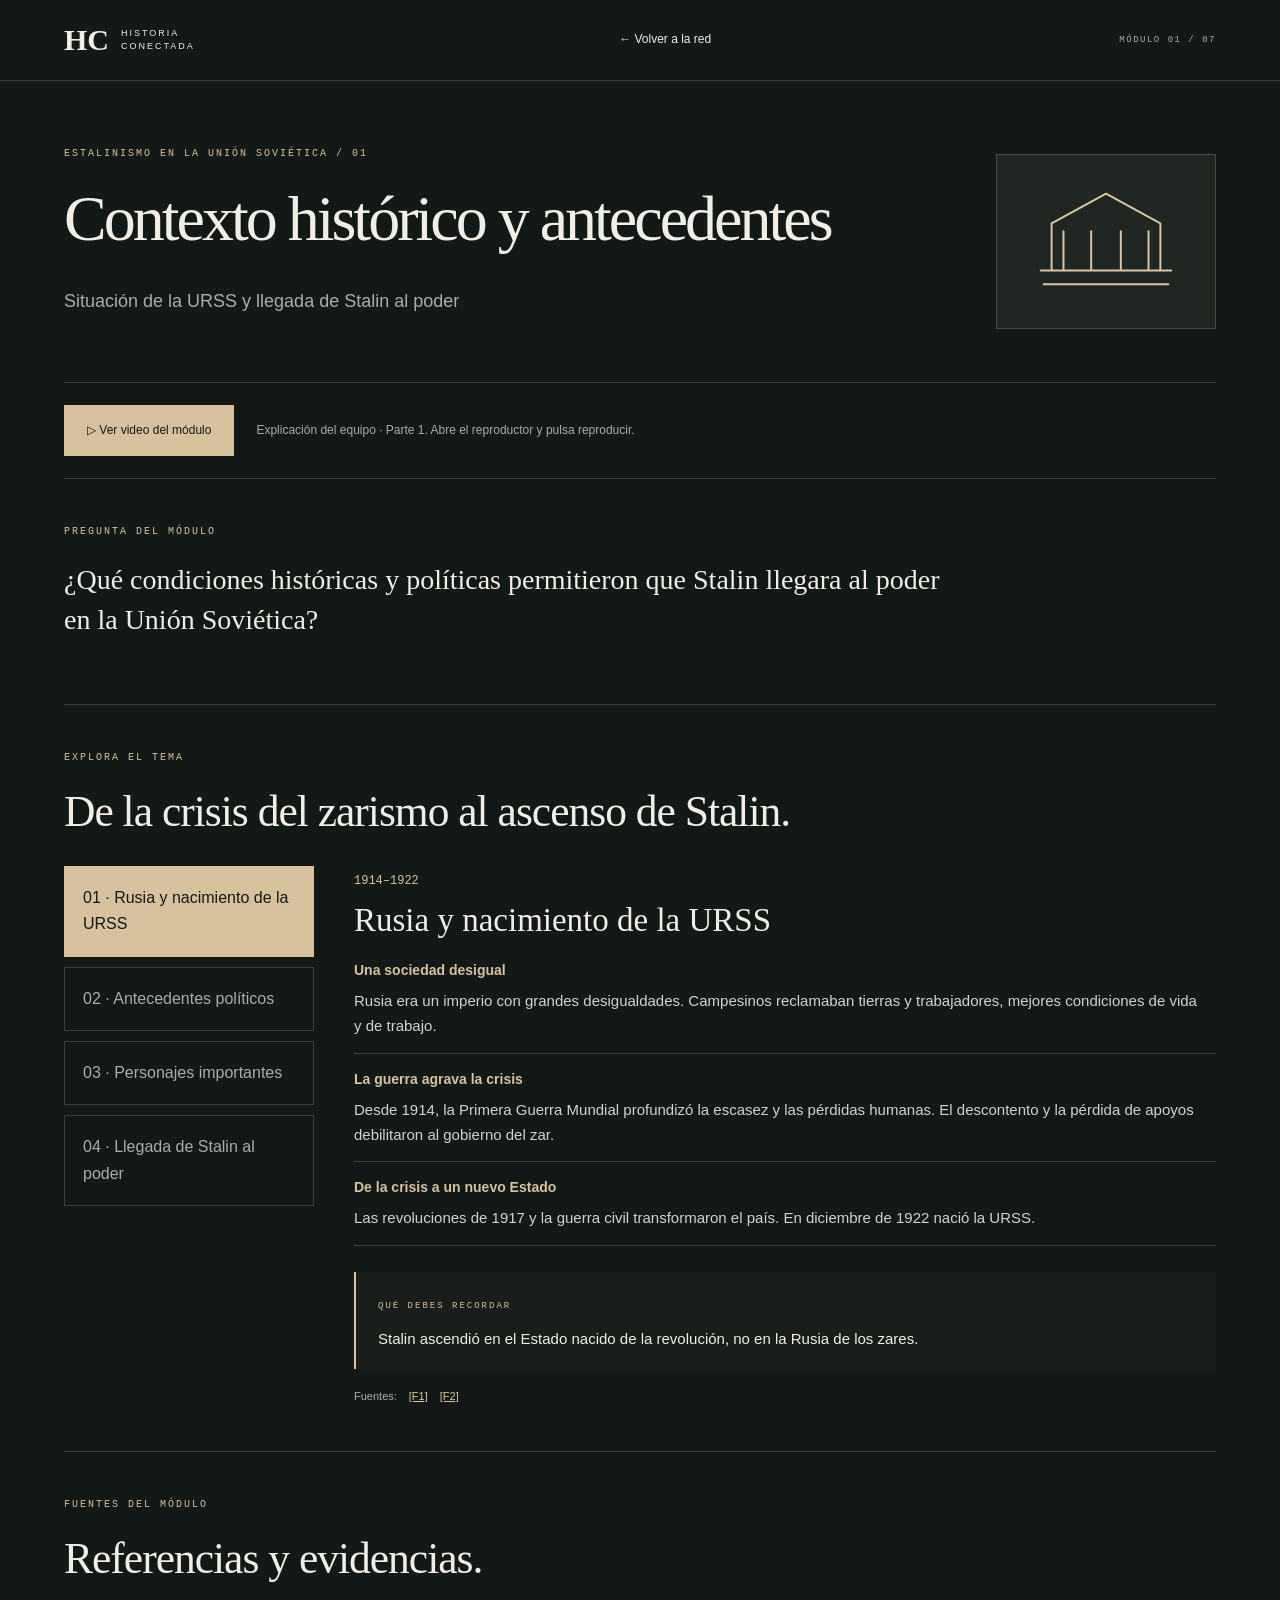
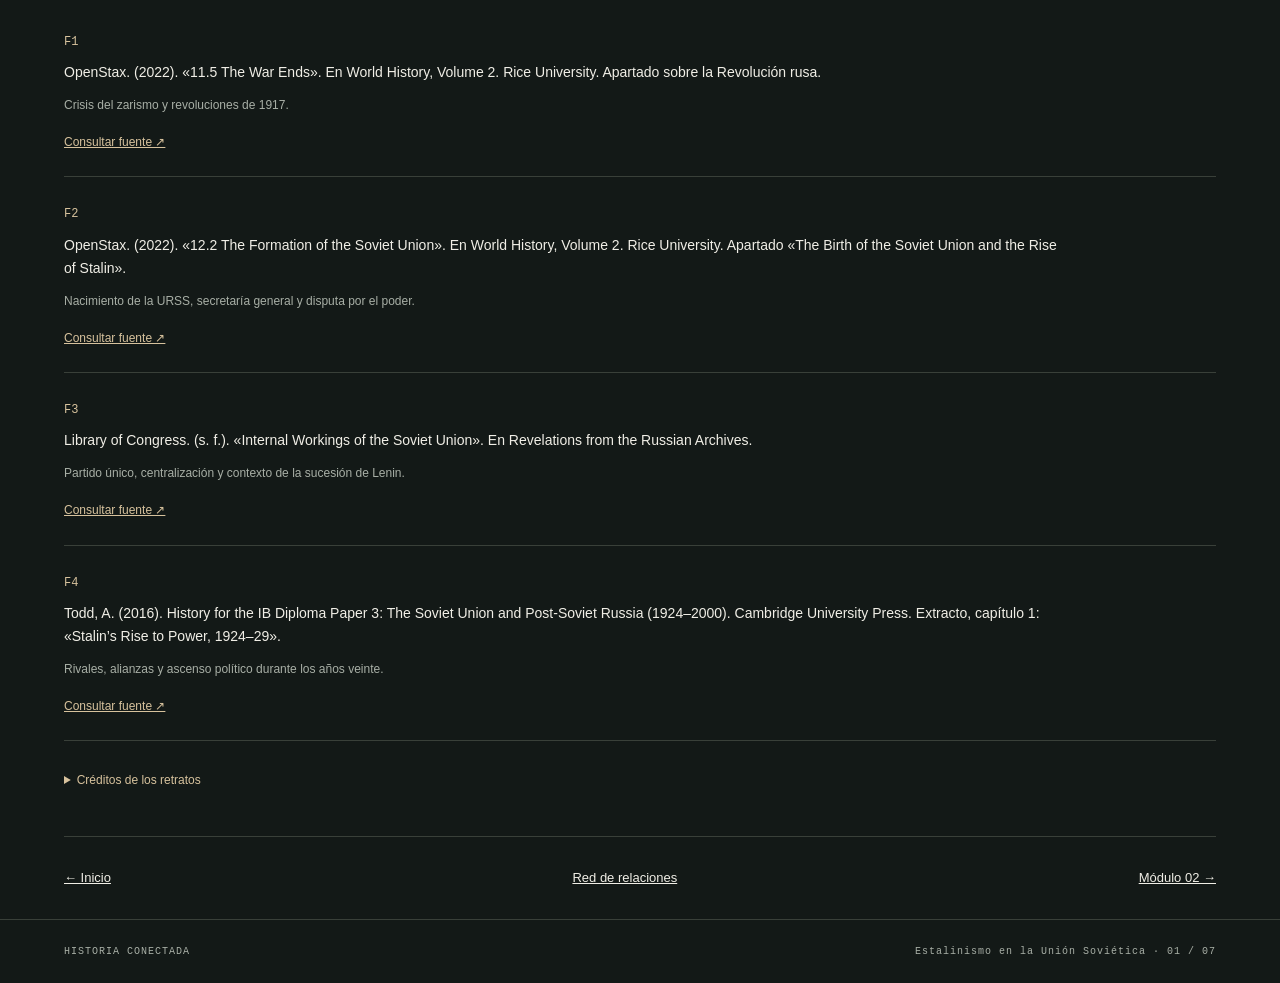
==== modulos/01-contexto/index.html @ 56eca54e "Publicar micrositio histórico con módulos independientes y videos" ====
<!doctype html><html lang="es"><head><meta charset="utf-8"><meta name="viewport" content="width=device-width, initial-scale=1"><title>01 · Contexto histórico y antecedentes</title><link rel="stylesheet" href="../../styles.css"><link rel="stylesheet" href="estilos.css"><script defer src="contenido.js"></script><script defer src="script.js"></script></head><body><header class="cabecera"><a class="marca" href="../../index.html">HC <span>HISTORIA CONECTADA</span></a><a href="../../index.html#red">← Volver a la red</a><span class="archivo">MÓDULO 01 / 07</span></header><main class="contenedor"><section class="modulo-cabecera"><div><p class="etiqueta">ESTALINISMO EN LA UNIÓN SOVIÉTICA / 01</p><h1>Contexto histórico y antecedentes</h1><p class="bajada">Situación de la URSS y llegada de Stalin al poder</p></div><img src="../../assets/tema-01.svg" alt="" /></section><section class="video-modulo" aria-label="Video de la parte 1"><div class="video-linea"><button id="ver-video" class="boton" aria-expanded="false" aria-controls="reproductor-modulo">▷ Ver video del módulo</button><p>Explicación del equipo · Parte 1. Abre el reproductor y pulsa reproducir.</p></div><div id="reproductor-modulo" hidden><video id="video-equipo" controls playsinline preload="metadata" aria-label="Explicación del equipo, parte 1"><source src="video.mp4" type="video/mp4">Tu navegador no puede reproducir este video. <a href="video.mp4">Abrir video</a>.</video><p id="estado-video" class="estado-video" role="status"></p><a class="enlace-video" href="video.mp4" target="_blank" rel="noopener">Abrir video por separado ↗</a></div></section><section class="bloque-modulo"><p class="etiqueta">PREGUNTA DEL MÓDULO</p><p class="pregunta-modulo">¿Qué condiciones históricas y políticas permitieron que Stalin llegara al poder en la Unión Soviética?</p></section><section class="bloque-modulo"><p class="etiqueta">EXPLORA EL TEMA</p><h2>De la crisis del zarismo al ascenso de Stalin.</h2><div class="apartados"><div id="pestanas" aria-label="Apartados del módulo"></div><article id="panel" aria-live="polite"></article></div></section><section class="bloque-modulo" id="fuentes"><p class="etiqueta">FUENTES DEL MÓDULO</p><h2>Referencias y evidencias.</h2><div id="referencias"></div><details class="creditos"><summary>Créditos de los retratos</summary><div id="creditos-imagenes"></div></details></section><nav class="siguiente" aria-label="Recorrido"><a href="../../index.html">← Inicio</a><a href="../../index.html#red">Red de relaciones</a><a href="../02-gobierno/index.html">Módulo 02 →</a></nav></main><footer>HISTORIA CONECTADA <span>Estalinismo en la Unión Soviética · 01 / 07</span></footer></body></html>
---- styles.css ----
:root{--fondo:#131917;--texto:#f0eee6;--suave:#a8afa6;--arena:#d7c29d;--rojo:#a7543b;--borde:#394039}*{box-sizing:border-box}html{scroll-behavior:smooth;scroll-padding-top:30px}body{margin:0;background:var(--fondo);color:var(--texto);font:16px/1.65 Arial,sans-serif}a{color:inherit;text-decoration:none}button,input,select{font:inherit}button,a{touch-action:manipulation}button{cursor:pointer}button:disabled{cursor:default;opacity:.55}a:focus-visible,button:focus-visible,select:focus-visible,[tabindex]:focus-visible{outline:3px solid var(--arena);outline-offset:5px}.cabecera{display:flex;align-items:center;justify-content:space-between;gap:25px;padding:23px 5%;border-bottom:1px solid var(--borde);font-size:12px}.marca{font:bold 30px Georgia,serif;display:flex;align-items:center;gap:12px}.marca span{font:9px/1.5 Arial;letter-spacing:2px;max-width:90px}.cabecera nav{display:flex;gap:30px}.cabecera a:hover{color:var(--arena)}.archivo{font:9px monospace;letter-spacing:1.5px;color:var(--suave)}.contenedor{width:90%;max-width:1440px;margin:auto}.portada{padding-top:65px;padding-bottom:45px}.etiqueta{font:10px/1.6 monospace;letter-spacing:2px;color:var(--arena);margin:0 0 20px}h1{font:clamp(55px,7.5vw,112px)/1.03 Georgia,serif;font-weight:normal;letter-spacing:-3px;margin:24px 0 35px}h1 em{color:var(--arena);font-weight:normal}h2{font:clamp(32px,3.4vw,50px)/1.15 Georgia,serif;font-weight:normal;letter-spacing:-1px;margin:0 0 22px}p{margin:0 0 20px}.pregunta-inicio{display:grid;grid-template-columns:170px 1fr;gap:25px;max-width:950px;align-items:start}.pregunta-inicio .etiqueta{padding-top:5px}.pregunta-inicio p:last-child{font-size:18px;max-width:690px;color:#ced2c8}.integrantes{margin-top:40px;border-top:1px solid var(--borde);padding-top:24px}.integrantes ol{display:grid;grid-template-columns:repeat(7,1fr);gap:22px;list-style:none;padding:0;margin:0}.integrantes li{display:flex;align-items:center;gap:12px}.integrantes li>span:first-child{font:10px monospace;color:var(--suave)}.linea-nombre{display:block;height:22px;width:100%;border-bottom:1px solid #747d70}.red-seccion{padding:50px 0 32px;border-top:1px solid var(--borde);border-bottom:1px solid var(--borde);background:radial-gradient(ellipse at 50% 50%,#29332a55,transparent 70%)}.red-encabezado{display:flex;justify-content:space-between;gap:40px;align-items:flex-start}.descripcion{font-size:14px;color:var(--suave);max-width:600px}.controles{display:flex;gap:10px;justify-content:flex-end}.controles button{width:42px;height:35px;color:var(--arena);background:transparent;border:1px solid var(--borde)}.mapa-desplazable{overflow-x:auto;scrollbar-color:#7f8067 #202721;scrollbar-width:thin;padding:0 5% 12px}.mapa{width:1620px;height:610px;position:relative;margin:10px auto}.conexiones{position:absolute;width:1620px;height:610px;inset:0}.conexiones>path{stroke:#7e876c;stroke-width:1.4;fill:none;transition:stroke .2s,stroke-width .2s}.conexiones>path.destacada{stroke:#f1d8a8;stroke-width:3}.nodo{position:absolute;width:230px;height:250px;padding:18px;background:#1c241f;border:1px solid #4c5646;transition:background .2s,border-color .2s,transform .2s;display:block}.nodo:hover,.nodo:focus-visible{background:#30392c;border-color:var(--arena);transform:translateY(-4px)}.nodo-2{background:#1b2528;border-color:#485a62}.nodo-5{background:#30291e;border-color:#6b5734}.nodo-7{background:#1c2c24;border-color:#3d6952}.nodo-superior{display:flex;justify-content:space-between;font:11px monospace;color:var(--arena)}.nodo img{width:100px;height:76px;object-fit:contain;margin:4px 0 0}.nodo h3{font:21px/1.1 Georgia,serif;font-weight:normal;margin:0 0 9px}.nodo p{font-size:10px;line-height:1.5;color:#aeb8a7;margin:0}.vinculo{position:absolute;font:8px monospace;letter-spacing:1px;color:var(--arena);background:var(--fondo);padding:6px 8px}.v1{left:247px;top:305px}.v2{left:455px;top:568px}.v3{left:744px;top:568px}.v4{left:1020px;top:456px}.v5{left:1280px;top:456px}.pie-red{display:flex;justify-content:space-between;gap:40px;border-top:1px solid var(--borde);padding-top:20px;margin-top:20px}.pie-red p{font-size:13px;color:var(--arena);max-width:720px}.pie-red span{font:9px monospace;white-space:nowrap;color:var(--suave);padding-top:4px}.nota-maqueta{font-size:11px;color:#919a8d;margin-top:15px}.cierre-portada{padding:65px 0}.boton{padding:15px 22px;background:var(--arena);color:var(--fondo);border:1px solid var(--arena);font-size:12px}.enlace-boton{display:inline-flex;gap:30px;align-items:center;margin-top:10px}footer{border-top:1px solid var(--borde);padding:26px 5%;display:flex;justify-content:space-between;gap:25px;font:10px monospace;letter-spacing:1px;color:var(--suave)}footer a{text-decoration:underline}@media(min-width:1800px){.mapa-desplazable{padding-left:0;padding-right:0}}@media(max-width:800px){.archivo{display:none}.cabecera{padding:20px 5%}.pregunta-inicio{grid-template-columns:1fr;gap:0}.integrantes ol{grid-template-columns:repeat(4,1fr);row-gap:20px}.red-encabezado{display:block}.controles{justify-content:flex-start}.pie-red{display:block}.portada{padding-top:40px}h1{letter-spacing:-2px}footer{flex-wrap:wrap}.red-seccion{padding-top:35px}.mapa{margin-top:25px}}@media(max-width:450px){.cabecera nav{gap:15px;font-size:10px}.marca{font-size:25px}.marca span{font-size:8px;max-width:70px}.integrantes ol{grid-template-columns:repeat(2,1fr)}h1{font-size:47px}.portada{padding-bottom:30px}.pregunta-inicio p:last-child{font-size:16px}}@media(prefers-reduced-motion:reduce){html{scroll-behavior:auto}*{transition:none!important}}

/* Nombres de los siete integrantes. */
.nombre-integrante{font-size:13px;line-height:1.5;display:block}.integrantes li{align-items:flex-start}.integrantes li>span:first-child{padding-top:4px}@media(max-width:1050px){.integrantes ol{grid-template-columns:repeat(4,1fr)}}@media(max-width:600px){.integrantes ol{grid-template-columns:repeat(2,1fr)}}
---- modulos/01-contexto/estilos.css ----
/* Estilos propios de este módulo. La base visual común está en ../../styles.css. */
.modulo-cabecera{display:grid;grid-template-columns:1fr 220px;gap:50px;align-items:center;padding:65px 0 45px}.modulo-cabecera h1{font-size:clamp(42px,5vw,72px);max-width:1000px}.modulo-cabecera img{width:100%;padding:20px;background:#202722;border:1px solid #4a4b40}.bajada{color:var(--suave);max-width:680px;font-size:18px}.video-linea{display:flex;align-items:center;gap:22px;border-top:1px solid var(--borde);border-bottom:1px solid var(--borde);padding:22px 0}.video-linea p{font-size:12px;color:var(--suave);margin:0;max-width:420px}.video-linea button{white-space:nowrap}.bloque-modulo{padding:45px 0;border-bottom:1px solid var(--borde)}.pregunta-modulo{font:28px/1.4 Georgia,serif;max-width:880px}.apartados{display:grid;grid-template-columns:270px 1fr;gap:50px;margin-top:30px}#pestanas{display:flex;flex-direction:column;gap:10px}#pestanas button{background:transparent;color:var(--suave);border:1px solid var(--borde);padding:18px;text-align:left}#pestanas button.activo{background:var(--arena);color:var(--fondo);border-color:var(--arena)}#panel{min-height:230px}.numero-panel{font:12px monospace;color:var(--arena)}#panel h3{font:33px Georgia,serif;margin:12px 0 20px}.cita{color:var(--suave);font-size:12px;margin-top:24px}.pendiente{color:var(--suave);padding:22px;border:1px dashed var(--borde);white-space:pre-wrap}.comparador{display:grid;grid-template-columns:1fr 1fr;gap:24px}.comparador article{padding:25px;border:1px solid var(--borde)}.comparador select{display:block;width:100%;margin:15px 0 25px;padding:12px;background:var(--fondo);color:var(--texto);border:1px solid var(--borde)}.comparador h4{font:10px monospace;letter-spacing:1px;text-transform:uppercase;color:var(--arena);margin-top:25px}.comparador p{font-size:14px;color:var(--suave)}.siguiente{display:flex;justify-content:space-between;gap:20px;padding:30px 0;font-size:13px}.siguiente a{text-decoration:underline}#referencias,#respuesta,#conclusion{white-space:pre-wrap}@media(max-width:700px){.modulo-cabecera{grid-template-columns:1fr;padding-top:40px;gap:20px}.modulo-cabecera img{width:160px;grid-row:1}.apartados,.comparador{grid-template-columns:1fr;gap:25px}.video-linea{align-items:flex-start;flex-direction:column}#pestanas{flex-direction:row;overflow:auto}#pestanas button{min-width:160px}.siguiente{flex-wrap:wrap}}
/* Contenido breve y retratos del módulo 1. */
.apartados{grid-template-columns:250px minmax(0,1fr);gap:40px}#panel h3{margin-top:10px;max-width:700px}.punto-contexto{padding:14px 0;border-bottom:1px solid var(--borde)}.punto-contexto:first-child{padding-top:0}.punto-contexto h4{font-size:14px;color:var(--arena);margin:0 0 7px}.punto-contexto p{font-size:15px;line-height:1.65;color:#d0d5cb;margin:0;max-width:850px}.idea-clave{border-left:2px solid var(--arena);padding:18px 22px;background:#d7c29d08;margin-top:26px}.idea-clave .etiqueta{font-size:9px}.idea-clave p{margin:10px 0 0;font-size:15px}.citas-apartado{display:flex;gap:12px;font-size:11px;color:var(--suave);margin-top:18px}.citas-apartado a{color:var(--arena);text-decoration:underline}.instruccion-personajes{font-size:12px;color:var(--suave)}.personajes{display:grid;grid-template-columns:repeat(4,minmax(0,1fr));gap:14px;align-items:start}.personaje{border:1px solid var(--borde);background:#1c231e;min-width:0}.personaje>img{width:100%;aspect-ratio:3/3.6;object-fit:cover;object-position:center 20%;display:block;filter:grayscale(1);border-bottom:1px solid var(--borde)}.personaje-cabecera{padding:16px 12px 0}.rol-personaje{font:8px/1.5 monospace;letter-spacing:1px;color:var(--arena);display:block;min-height:24px}.personaje h4{font:22px/1.15 Georgia,serif;margin:10px 0 7px}.personaje-cabecera>p{font:10px monospace;color:var(--suave);margin:0}.ver-aporte{background:transparent;border:0;border-top:1px solid var(--borde);color:var(--arena);font-size:11px;padding:12px;text-align:left;width:100%;margin-top:15px}.personaje-detalle{padding:0 12px 15px}.personaje-detalle p{font-size:12px;line-height:1.65;margin:0 0 12px}.personaje-detalle .clave-personaje{color:var(--arena);border-top:1px solid var(--borde);padding-top:12px;font-size:11px;margin:0}.personaje.abierta{border-color:var(--arena)}.referencia{padding:22px 0;border-bottom:1px solid var(--borde);scroll-margin-top:30px}.referencia p{margin:8px 0 12px;max-width:1000px;font-size:14px}.referencia .uso-fuente{color:var(--suave);font-size:12px}.referencia a,.creditos a{font-size:12px;color:var(--arena);text-decoration:underline}.creditos{margin-top:30px;font-size:12px;color:var(--suave)}.creditos summary{cursor:pointer;color:var(--arena)}.creditos p{font-size:11px;margin:15px 0}#referencias{white-space:normal}#respuesta{max-width:1000px;font-size:16px}@media(max-width:1100px){.personajes{grid-template-columns:repeat(2,minmax(0,1fr))}.personaje>img{aspect-ratio:4/3;object-position:center 25%}}@media(max-width:700px){.apartados{grid-template-columns:1fr;gap:28px}.punto-contexto p{font-size:14px}.personaje h4{font-size:22px}.idea-clave{padding:15px}.modulo-cabecera h1{font-size:44px}.personaje>img{aspect-ratio:3/4}.modulo-cabecera img{display:none}}

/* Reproductor local integrado. */
#reproductor-modulo{padding:24px 0 30px;border-bottom:1px solid var(--borde)}
#reproductor-modulo[hidden]{display:none}
#video-equipo{display:block;width:100%;max-height:75vh;background:#080b09;margin:0 auto 15px}
.estado-video{font-size:12px;color:var(--arena)}
.estado-video:empty{display:none}
.enlace-video{font-size:12px;color:var(--arena);text-decoration:underline}
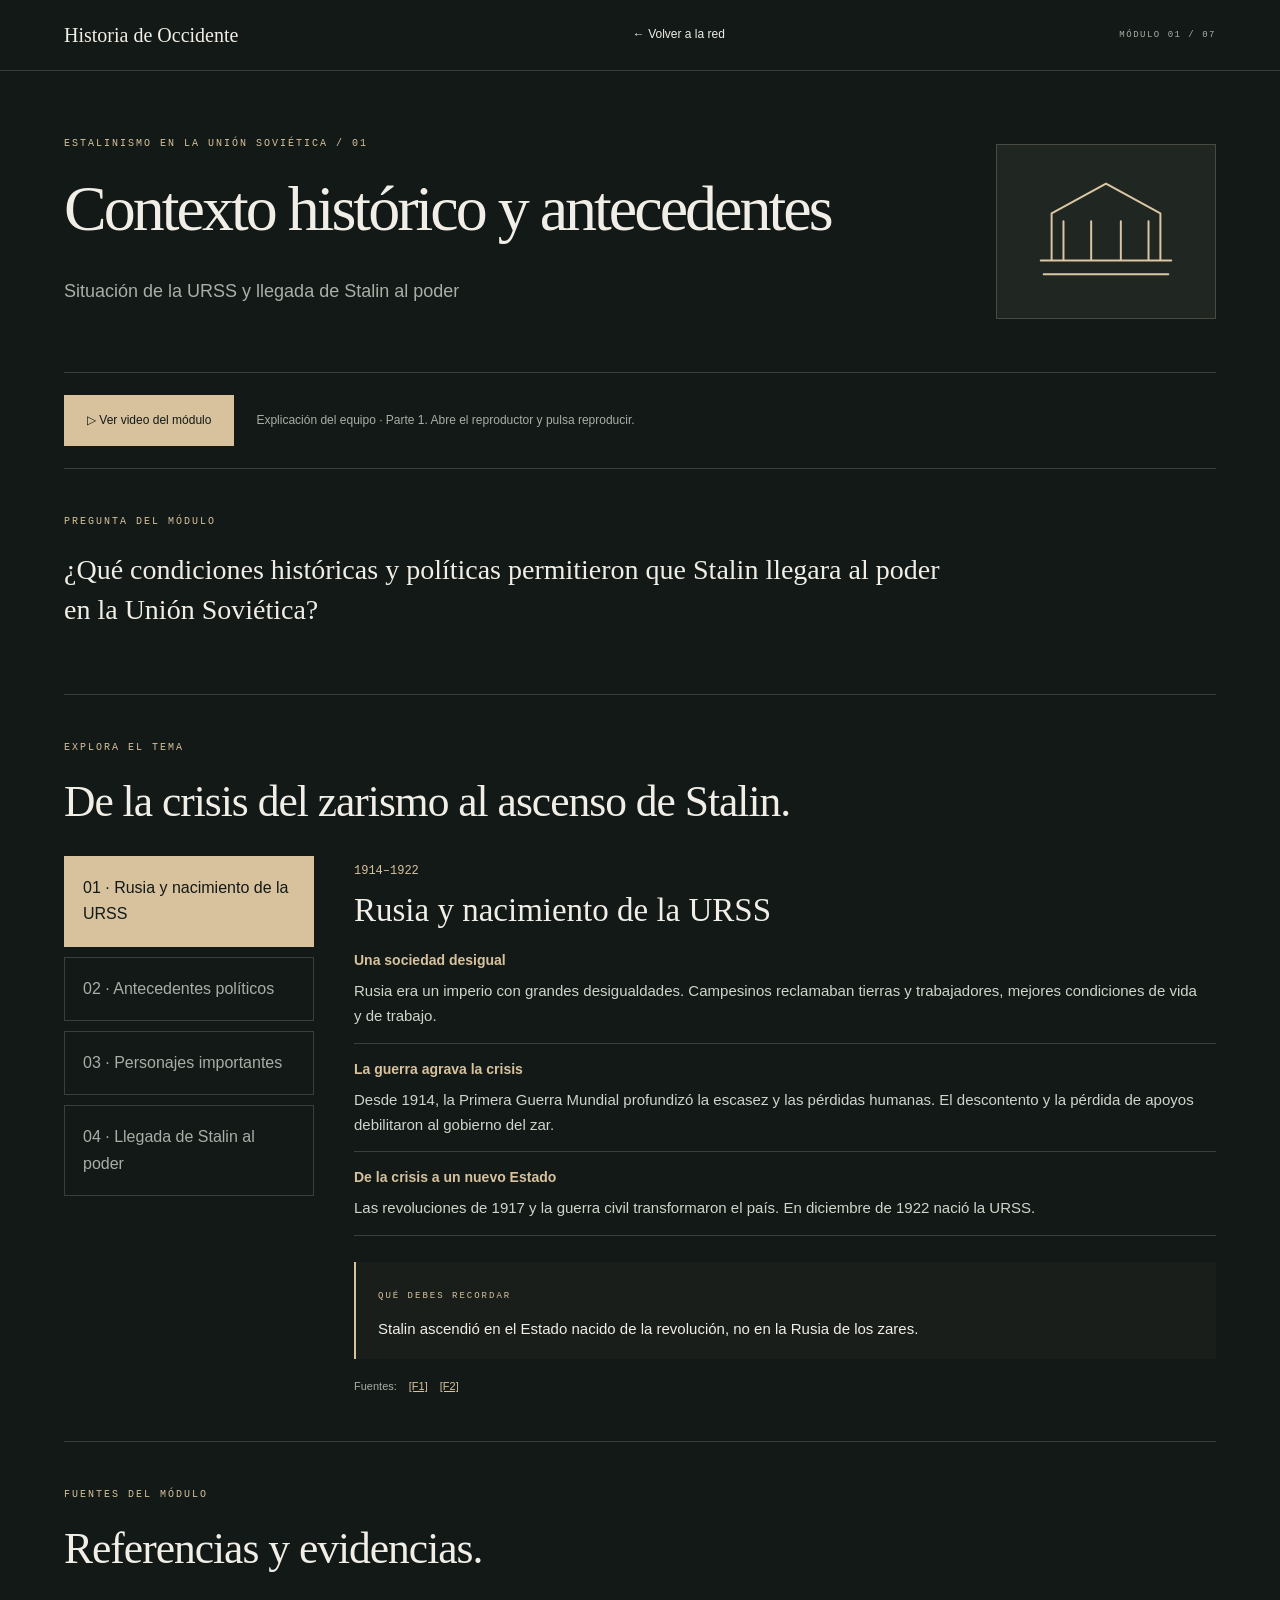
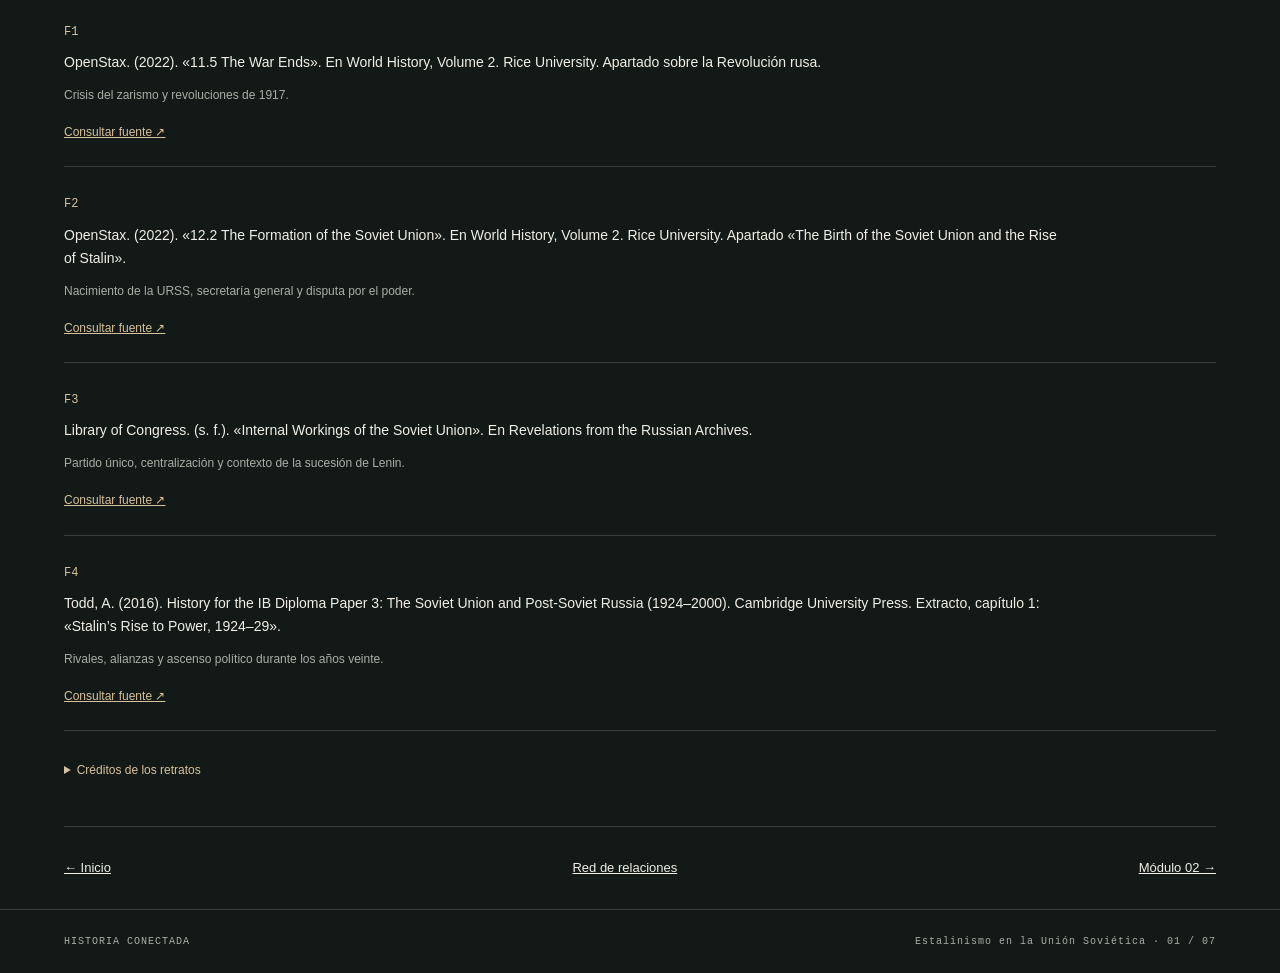
==== commit 6356a607: "Incorporar economía y colectivización y simplificar cabecera" ====
--- a/modulos/01-contexto/index.html
+++ b/modulos/01-contexto/index.html
@@ -1 +1 @@
-<!doctype html><html lang="es"><head><meta charset="utf-8"><meta name="viewport" content="width=device-width, initial-scale=1"><title>01 · Contexto histórico y antecedentes</title><link rel="stylesheet" href="../../styles.css"><link rel="stylesheet" href="estilos.css"><script defer src="contenido.js"></script><script defer src="script.js"></script></head><body><header class="cabecera"><a class="marca" href="../../index.html">HC <span>HISTORIA CONECTADA</span></a><a href="../../index.html#red">← Volver a la red</a><span class="archivo">MÓDULO 01 / 07</span></header><main class="contenedor"><section class="modulo-cabecera"><div><p class="etiqueta">ESTALINISMO EN LA UNIÓN SOVIÉTICA / 01</p><h1>Contexto histórico y antecedentes</h1><p class="bajada">Situación de la URSS y llegada de Stalin al poder</p></div><img src="../../assets/tema-01.svg" alt="" /></section><section class="video-modulo" aria-label="Video de la parte 1"><div class="video-linea"><button id="ver-video" class="boton" aria-expanded="false" aria-controls="reproductor-modulo">▷ Ver video del módulo</button><p>Explicación del equipo · Parte 1. Abre el reproductor y pulsa reproducir.</p></div><div id="reproductor-modulo" hidden><video id="video-equipo" controls playsinline preload="metadata" aria-label="Explicación del equipo, parte 1"><source src="video.mp4" type="video/mp4">Tu navegador no puede reproducir este video. <a href="video.mp4">Abrir video</a>.</video><p id="estado-video" class="estado-video" role="status"></p><a class="enlace-video" href="video.mp4" target="_blank" rel="noopener">Abrir video por separado ↗</a></div></section><section class="bloque-modulo"><p class="etiqueta">PREGUNTA DEL MÓDULO</p><p class="pregunta-modulo">¿Qué condiciones históricas y políticas permitieron que Stalin llegara al poder en la Unión Soviética?</p></section><section class="bloque-modulo"><p class="etiqueta">EXPLORA EL TEMA</p><h2>De la crisis del zarismo al ascenso de Stalin.</h2><div class="apartados"><div id="pestanas" aria-label="Apartados del módulo"></div><article id="panel" aria-live="polite"></article></div></section><section class="bloque-modulo" id="fuentes"><p class="etiqueta">FUENTES DEL MÓDULO</p><h2>Referencias y evidencias.</h2><div id="referencias"></div><details class="creditos"><summary>Créditos de los retratos</summary><div id="creditos-imagenes"></div></details></section><nav class="siguiente" aria-label="Recorrido"><a href="../../index.html">← Inicio</a><a href="../../index.html#red">Red de relaciones</a><a href="../02-gobierno/index.html">Módulo 02 →</a></nav></main><footer>HISTORIA CONECTADA <span>Estalinismo en la Unión Soviética · 01 / 07</span></footer></body></html>+<!doctype html><html lang="es"><head><meta charset="utf-8"><meta name="viewport" content="width=device-width, initial-scale=1"><title>01 · Contexto histórico y antecedentes</title><link rel="stylesheet" href="../../styles.css"><link rel="stylesheet" href="estilos.css"><script defer src="contenido.js"></script><script defer src="script.js"></script></head><body><header class="cabecera"><a class="marca" href="../../index.html">Historia de Occidente</a><a href="../../index.html#red">← Volver a la red</a><span class="archivo">MÓDULO 01 / 07</span></header><main class="contenedor"><section class="modulo-cabecera"><div><p class="etiqueta">ESTALINISMO EN LA UNIÓN SOVIÉTICA / 01</p><h1>Contexto histórico y antecedentes</h1><p class="bajada">Situación de la URSS y llegada de Stalin al poder</p></div><img src="../../assets/tema-01.svg" alt="" /></section><section class="video-modulo" aria-label="Video de la parte 1"><div class="video-linea"><button id="ver-video" class="boton" aria-expanded="false" aria-controls="reproductor-modulo">▷ Ver video del módulo</button><p>Explicación del equipo · Parte 1. Abre el reproductor y pulsa reproducir.</p></div><div id="reproductor-modulo" hidden><video id="video-equipo" controls playsinline preload="metadata" aria-label="Explicación del equipo, parte 1"><source src="video.mp4" type="video/mp4">Tu navegador no puede reproducir este video. <a href="video.mp4">Abrir video</a>.</video><p id="estado-video" class="estado-video" role="status"></p><a class="enlace-video" href="video.mp4" target="_blank" rel="noopener">Abrir video por separado ↗</a></div></section><section class="bloque-modulo"><p class="etiqueta">PREGUNTA DEL MÓDULO</p><p class="pregunta-modulo">¿Qué condiciones históricas y políticas permitieron que Stalin llegara al poder en la Unión Soviética?</p></section><section class="bloque-modulo"><p class="etiqueta">EXPLORA EL TEMA</p><h2>De la crisis del zarismo al ascenso de Stalin.</h2><div class="apartados"><div id="pestanas" aria-label="Apartados del módulo"></div><article id="panel" aria-live="polite"></article></div></section><section class="bloque-modulo" id="fuentes"><p class="etiqueta">FUENTES DEL MÓDULO</p><h2>Referencias y evidencias.</h2><div id="referencias"></div><details class="creditos"><summary>Créditos de los retratos</summary><div id="creditos-imagenes"></div></details></section><nav class="siguiente" aria-label="Recorrido"><a href="../../index.html">← Inicio</a><a href="../../index.html#red">Red de relaciones</a><a href="../02-gobierno/index.html">Módulo 02 →</a></nav></main><footer>HISTORIA CONECTADA <span>Estalinismo en la Unión Soviética · 01 / 07</span></footer></body></html>
--- a/styles.css
+++ b/styles.css
@@ -2,3 +2,6 @@
 
 /* Nombres de los siete integrantes. */
 .nombre-integrante{font-size:13px;line-height:1.5;display:block}.integrantes li{align-items:flex-start}.integrantes li>span:first-child{padding-top:4px}@media(max-width:1050px){.integrantes ol{grid-template-columns:repeat(4,1fr)}}@media(max-width:600px){.integrantes ol{grid-template-columns:repeat(2,1fr)}}
+
+/* Identidad del curso en la cabecera. */
+.cabecera .marca{font:20px/1.2 Georgia,serif;max-width:220px}@media(max-width:600px){.cabecera .marca{font-size:17px;max-width:145px}}
